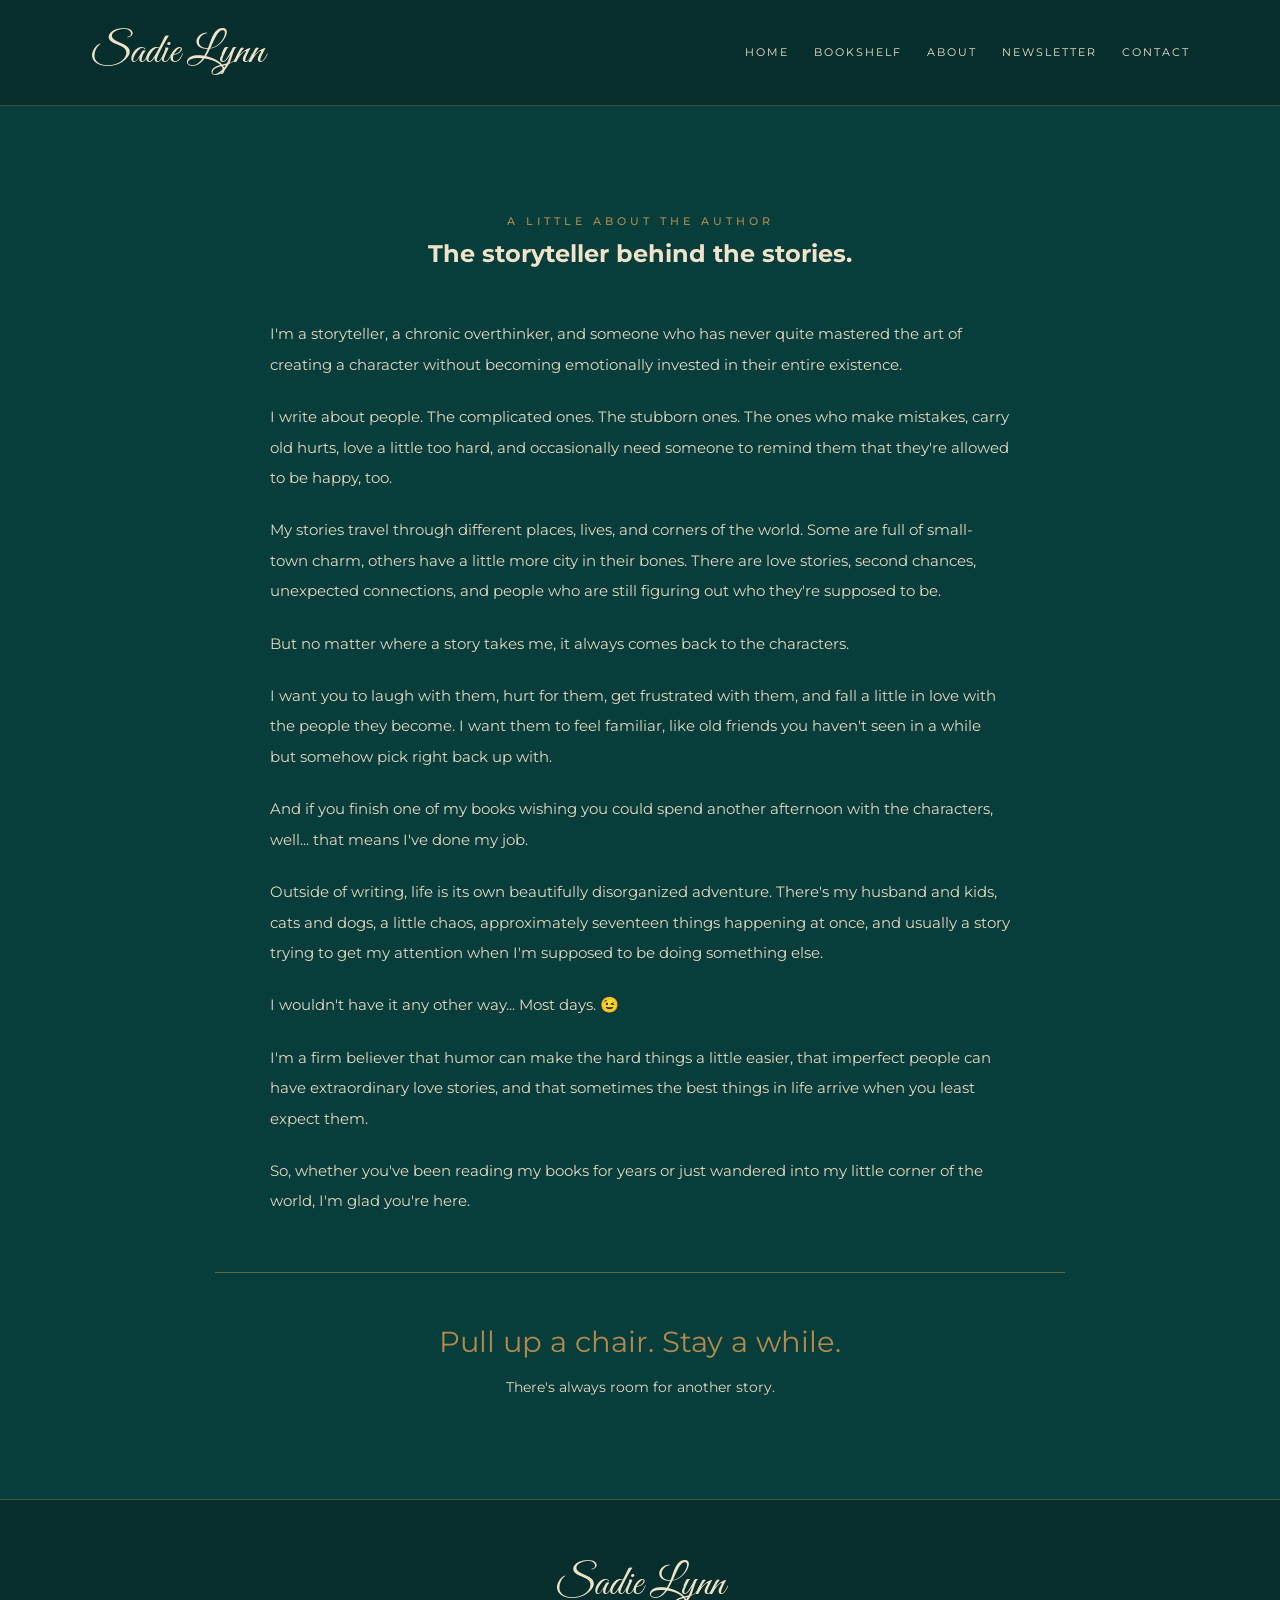
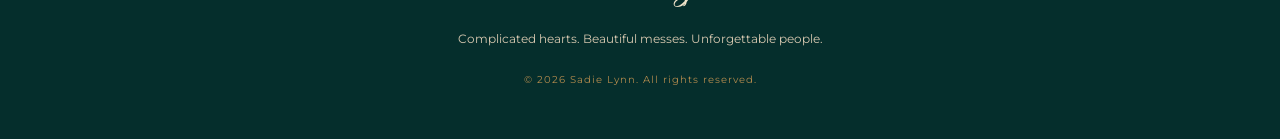
==== about.html @ eeb50843 "Create about.html" ====
<!DOCTYPE html>
<html lang="en">
<head>
    <meta charset="UTF-8">
    <meta name="viewport" content="width=device-width, initial-scale=1.0">
    <meta name="description" content="Get to know Sadie Lynn, romance author and storyteller of complicated hearts, beautiful messes, and unforgettable people.">
    <title>About Sadie Lynn | Romance Author</title>

    <link rel="preconnect" href="https://fonts.googleapis.com">
    <link rel="preconnect" href="https://fonts.gstatic.com" crossorigin>
    <link href="https://fonts.googleapis.com/css2?family=Cormorant+Garamond:wght@400;500;600;700&family=Montserrat:wght@300;400;500;600&family=Great+Vibes&display=swap" rel="stylesheet">

    <link rel="stylesheet" href="style.css">
</head>
<body>

<header class="site-header">
    <a href="index.html" class="logo">Sadie Lynn</a>

    <nav class="main-nav" aria-label="Main navigation">
        <a href="index.html">Home</a>
        <a href="books.html">Bookshelf</a>
        <a href="about.html">About</a>
        <a href="newsletter.html">Newsletter</a>
        <a href="contact.html">Contact</a>
    </nav>
</header>

<main>

<section class="about-section" id="about">
    <div class="about-content">

        <span class="eyebrow">A LITTLE ABOUT THE AUTHOR</span>

        <h2 class="about-heading">The storyteller behind the stories.</h2>

        <div class="about-text">
            <p>I'm a storyteller, a chronic overthinker, and someone who has never quite mastered the art of creating a character without becoming emotionally invested in their entire existence.</p>

            <p>I write about people. The complicated ones. The stubborn ones. The ones who make mistakes, carry old hurts, love a little too hard, and occasionally need someone to remind them that they're allowed to be happy, too.</p>

            <p>My stories travel through different places, lives, and corners of the world. Some are full of small-town charm, others have a little more city in their bones. There are love stories, second chances, unexpected connections, and people who are still figuring out who they're supposed to be.</p>

            <p>But no matter where a story takes me, it always comes back to the characters.</p>

            <p>I want you to laugh with them, hurt for them, get frustrated with them, and fall a little in love with the people they become. I want them to feel familiar, like old friends you haven't seen in a while but somehow pick right back up with.</p>

            <p>And if you finish one of my books wishing you could spend another afternoon with the characters, well... that means I've done my job.</p>

            <p>Outside of writing, life is its own beautifully disorganized adventure. There's my husband and kids, cats and dogs, a little chaos, approximately seventeen things happening at once, and usually a story trying to get my attention when I'm supposed to be doing something else.</p>

            <p>I wouldn't have it any other way... Most days. 😉</p>

            <p>I'm a firm believer that humor can make the hard things a little easier, that imperfect people can have extraordinary love stories, and that sometimes the best things in life arrive when you least expect them.</p>

            <p>So, whether you've been reading my books for years or just wandered into my little corner of the world, I'm glad you're here.</p>
        </div>

        <div class="about-closing">
            <span>Pull up a chair. Stay a while.</span>
            <p>There's always room for another story.</p>
        </div>

    </div>
</section>

</main>

<footer class="site-footer">
    <a href="index.html" class="footer-logo">Sadie Lynn</a>
    <p>Complicated hearts. Beautiful messes. Unforgettable people.</p>
    <p class="copyright">&copy; <span id="year"></span> Sadie Lynn. All rights reserved.</p>
</footer>

<script src="script.js"></script>

</body>
</html>
---- style.css ----
/* =========================================
   SADIE LYNN — AUTHOR WEBSITE
   Cozy, moody, bookish, and a little boho.
========================================= */

:root {
    --teal: #073D3A;
    --teal-dark: #052E2C;
    --teal-light: #174F49;
    --rust: #A94727;
    --ivory: #F0E3CA;
    --cream: #F7F0E4;
    --gold: #B28A4D;
    --chocolate: #75483B;
    --rose: #B87978;
    --ink: #342C27;
    --muted: #75665A;
}

* {
    box-sizing: border-box;
    margin: 0;
    padding: 0;
}

html {
    scroll-behavior: smooth;
    scroll-padding-top: 30px;
}

body {
    background: var(--cream);
    color: var(--ink);
    font-family: 'Montserrat', sans-serif;
    line-height: 1.7;
}

a {
    color: inherit;
    text-decoration: none;
}

/* NAVIGATION */

.site-header {
    min-height: 92px;
    padding: 16px 7%;
    background: var(--teal-dark);
    display: flex;
    align-items: center;
    justify-content: space-between;
    gap: 30px;
    position: relative;
    z-index: 2;
    border-bottom: 1px solid rgba(178, 138, 77, 0.35);
}

.logo,
.footer-logo {
    font-family: 'Great Vibes', cursive;
    font-size: 2.7rem;
    font-weight: 400;
    color: var(--ivory);
    white-space: nowrap;
}

.main-nav {
    display: flex;
    align-items: center;
    justify-content: flex-end;
    flex-wrap: wrap;
    gap: 25px;
}

.main-nav a {
    color: var(--ivory);
    font-size: 0.69rem;
    letter-spacing: 2px;
    text-transform: uppercase;
    transition: color 0.3s ease;
}

.main-nav a:hover {
    color: var(--gold);
}

/* HERO */

.hero {
    min-height: 700px;
    background-color: var(--teal);
    background-image:
        radial-gradient(
            ellipse at 25% 55%,
            rgba(30, 91, 82, 0.65),
            transparent 65%
        ),
        linear-gradient(
            115deg,
            rgba(4, 39, 37, 0.97),
            rgba(7, 61, 58, 0.92)
        ),
        url("https://www.transparenttextures.com/patterns/dark-matter.png");
    color: var(--ivory);
    display: grid;
    grid-template-columns: 1fr 0.95fr;
    align-items: center;
    padding: 75px 7%;
    gap: 55px;
    position: relative;
    overflow: hidden;
}

.hero-content {
    text-align: center;
    max-width: 610px;
    margin: 0 auto;
}

.author-label,
.eyebrow {
    color: var(--gold);
    font-size: 0.7rem;
    letter-spacing: 4px;
    font-weight: 500;
    text-transform: uppercase;
}

.hero-logo {
    font-family: 'Great Vibes', cursive;
    font-size: clamp(4.5rem, 8vw, 7.4rem);
    font-weight: 400;
    line-height: 1.2;
    margin: 18px 0 0;
    color: var(--ivory);
    text-shadow: 0 3px 18px rgba(0, 0, 0, 0.18);
}

.hero-subtitle {
    font-size: 0.85rem;
    letter-spacing: 8px;
    margin-top: 4px;
    color: var(--gold);
}

.ornament {
    color: var(--gold);
    font-size: 0.9rem;
    margin: 28px 0;
    letter-spacing: 2px;
}

.hero-content h2 {
    font-family: 'Cormorant Garamond', serif;
    font-size: clamp(2.2rem, 3.8vw, 3.3rem);
    font-weight: 500;
    line-height: 1.12;
    margin-bottom: 20px;
}

.hero-description {
    color: #E6D8C1;
    max-width: 440px;
    margin: 0 auto;
    font-size: 0.9rem;
}

.hero-buttons {
    display: flex;
    justify-content: center;
    flex-wrap: wrap;
    gap: 14px;
    margin-top: 32px;
}

.button {
    display: inline-block;
    padding: 14px 24px;
    font-size: 0.68rem;
    letter-spacing: 1.7px;
    text-transform: uppercase;
    transition: all 0.3s ease;
}

.button-primary {
    background: var(--rust);
    color: white;
    border: 1px solid var(--rust);
}

.button-primary:hover {
    background: var(--gold);
    border-color: var(--gold);
    color: var(--teal-dark);
    transform: translateY(-2px);
}

.button-secondary {
    border: 1px solid var(--gold);
    color: var(--ivory);
}

.button-secondary:hover {
    background: var(--gold);
    color: var(--teal-dark);
    transform: translateY(-2px);
}

/* READING NOOK IMAGE */

.hero-image {
    min-height: 520px;
    width: 100%;
    background-image:
        linear-gradient(
            rgba(5, 30, 28, 0.04),
            rgba(5, 30, 28, 0.12)
        ),
        url("sadie-reading-nook.jpg");
    background-size: cover;
    background-position: center;
    border: 8px solid rgba(178, 138, 77, 0.55);
    outline: 1px solid rgba(240, 227, 202, 0.35);
    outline-offset: -17px;
    box-shadow:
        0 18px 45px rgba(0, 0, 0, 0.35),
        0 0 30px rgba(0, 0, 0, 0.12);
    position: relative;
}

/* WELCOME SECTION */

.welcome-section {
    padding: 105px 8% 115px;
    background-color: var(--cream);
    background-image:
        url("https://www.transparenttextures.com/patterns/cream-paper.png");
    text-align: center;
    position: relative;
}

.welcome-section::before {
    content: "";
    position: absolute;
    top: -17px;
    left: 0;
    width: 100%;
    height: 18px;
    background: var(--cream);
    clip-path: polygon(
        0 0, 5% 35%, 10% 0, 15% 45%, 20% 5%,
        25% 50%, 30% 0, 35% 40%, 40% 0, 45% 50%,
        50% 0, 55% 40%, 60% 0, 65% 50%, 70% 0,
        75% 40%, 80% 0, 85% 45%, 90% 0, 95% 40%,
        100% 0, 100% 100%, 0 100%
    );
}

.section-heading {
    max-width: 700px;
    margin: 0 auto 65px;
}

.section-heading h2,
.bookshelf-section h2,
.extras-section h2,
.contact-section h2 {
    font-family: 'Cormorant Garamond', serif;
    font-size: clamp(2.3rem, 4vw, 3.3rem);
    font-weight: 500;
    color: var(--teal);
    margin: 12px 0;
}

.section-heading p {
    color: var(--muted);
    font-size: 0.9rem;
}

/* FEATURE CARDS */

.feature-grid {
    display: grid;
    grid-template-columns: repeat(3, 1fr);
    gap: 45px;
    max-width: 1100px;
    margin: 0 auto;
}

.feature-card {
    padding: 38px 25px;
    border-top: 1px solid rgba(178, 138, 77, 0.65);
    border-bottom: 1px solid rgba(178, 138, 77, 0.65);
    position: relative;
}

.feature-card::before,
.feature-card::after {
    content: "✧";
    position: absolute;
    color: var(--gold);
    font-size: 0.85rem;
}

.feature-card::before {
    top: -12px;
    left: 50%;
    transform: translateX(-50%);
    background: var(--cream);
    padding: 0 10px;
}

.feature-icon {
    font-family: 'Cormorant Garamond', serif;
    font-size: 2.7rem;
    color: var(--rust);
    margin-bottom: 10px;
}

.feature-card h3 {
    font-family: 'Cormorant Garamond', serif;
    color: var(--teal);
    font-size: 1.9rem;
    font-weight: 600;
}

.feature-card p {
    font-size: 0.83rem;
    color: var(--muted);
    margin: 12px 0 20px;
}

.feature-card a {
    color: var(--rust);
    font-size: 0.7rem;
    font-weight: 600;
    letter-spacing: 1.5px;
    text-transform: uppercase;
}

.feature-card a:hover {
    color: var(--gold);
}

/* NEWSLETTER — BETWEEN THE PAGES */

.newsletter-section {
    padding: 100px 8%;
    background-color: var(--teal-dark);
    background-image:
        linear-gradient(
            rgba(5, 46, 44, 0.94),
            rgba(5, 46, 44, 0.94)
        ),
        url("https://www.transparenttextures.com/patterns/dark-matter.png");
    color: var(--ivory);
    text-align: center;
    border-top: 1px solid rgba(178, 138, 77, 0.4);
    border-bottom: 1px solid rgba(178, 138, 77, 0.4);
}

.newsletter-content {
    max-width: 780px;
    margin: 0 auto;
}

.newsletter-content h2 {
    font-family: 'Cormorant Garamond', serif;
    font-size: clamp(3rem, 5vw, 4.2rem);
    font-weight: 500;
    color: var(--ivory);
    margin: 15px 0;
}

.newsletter-content h3 {
    font-family: 'Cormorant Garamond', serif;
    font-size: clamp(1.4rem, 2.5vw, 1.9rem);
    font-weight: 500;
    color: var(--gold);
    margin-bottom: 25px;
}

.newsletter-content p {
    color: #E6D8C1;
    font-size: 0.9rem;
    line-height: 2;
    margin: 18px 0;
}

.newsletter-content .newsletter-intro {
    font-family: 'Cormorant Garamond', serif;
    font-size: 1.35rem;
    color: var(--ivory);
}

.newsletter-content .newsletter-note {
    font-style: italic;
    color: var(--gold);
    margin-top: 28px;
}

.newsletter-signoff {
    margin-top: 40px;
    padding-top: 30px;
    border-top: 1px solid rgba(178, 138, 77, 0.45);
}

.newsletter-signoff span {
    font-family: 'Great Vibes', cursive;
    font-size: 3rem;
    color: var(--ivory);
}

.newsletter-signoff p {
    color: var(--gold);
    margin-top: 5px;
}

/* BOOKSHELF */

.bookshelf-section {
    padding: 105px 8%;
    text-align: center;
    background:
        linear-gradient(rgba(232, 216, 189, 0.94), rgba(232, 216, 189, 0.94)),
        url("https://www.transparenttextures.com/patterns/cream-paper.png");
}

.bookshelf-section > p,
.extras-section p,
.contact-section p {
    color: var(--muted);
    font-size: 0.9rem;
}

.featured-book {
    max-width: 850px;
    margin: 50px auto 0;
    padding: 35px;
    display: grid;
    grid-template-columns: 260px 1fr;
    align-items: center;
    gap: 45px;
    background: var(--cream);
    border: 1px solid rgba(178, 138, 77, 0.5);
    box-shadow: 0 12px 30px rgba(52, 44, 39, 0.12);
    text-align: left;
}

.featured-book-cover img {
    display: block;
    width: 100%;
    max-width: 260px;
    height: auto;
    box-shadow: 5px 8px 18px rgba(0, 0, 0, 0.25);
}

.featured-book-details h3 {
    font-family: 'Cormorant Garamond', serif;
    font-size: 2.6rem;
    color: var(--teal);
    line-height: 1.1;
    margin: 12px 0;
}

.featured-book-details p {
    color: var(--muted);
    margin: 15px 0;
    font-size: 0.9rem;
}

.book-author {
    font-style: italic;
}

.book-status {
    display: inline-block;
    margin-top: 15px;
    padding: 9px 18px;
    border: 1px solid var(--gold);
    color: var(--rust);
    font-size: 0.7rem;
    letter-spacing: 2px;
    text-transform: uppercase;
}
/* BOOKSHELF DETAILS */
.book-heat {
    color: var(--rust);
    font-family: 'Montserrat', sans-serif;
    font-size: 0.75rem;
    font-weight: 600;
    letter-spacing: 1.5px;
    text-transform: uppercase;
    margin: 18px 0;
}

.book-cover-placeholder {
    width: 100%;
    max-width: 260px;
    aspect-ratio: 2 / 3;
    display: flex;
    align-items: center;
    justify-content: center;
    padding: 20px;
    box-sizing: border-box;
    background: var(--teal-dark);
    border: 2px solid var(--gold);
    color: var(--ivory);
    font-family: 'Cormorant Garamond', serif;
    font-size: 1.5rem;
    text-align: center;
    box-shadow: 0 8px 20px rgba(0, 0, 0, 0.18);
}

.bookshelf-note {
    max-width: 850px;
    margin: 50px auto 0;
    padding: 25px 35px;
    border-top: 1px solid var(--gold);
    border-bottom: 1px solid var(--gold);
    text-align: center;
    color: var(--muted);
    font-family: 'Cormorant Garamond', serif;
    font-size: 1.25rem;
    line-height: 1.8;
}

@media (max-width: 650px) {
    .featured-book {
        grid-template-columns: 1fr;
        text-align: center;
        justify-items: center;
        padding: 25px;
        gap: 25px;
    }

    .featured-book-cover img {
        max-width: 220px;
    }
}

/* ABOUT SADIE */

.about-section {
    padding: 100px 8%;
    background-color: var(--teal);
    background-image:
        linear-gradient(rgba(7, 61, 58, 0.94), rgba(7, 61, 58, 0.94)),
        url("https://www.transparenttextures.com/patterns/dark-matter.png");
    color: var(--ivory);
    text-align: center;
}

.about-content {
    max-width: 850px;
    margin: 0 auto;
}

.about-heading {
    margin-bottom: 45px;
}

.about-heading h2 {
    font-family: 'Great Vibes', cursive;
    font-size: clamp(3.5rem, 7vw, 5.5rem);
    font-weight: 400;
    color: var(--ivory);
    margin: 15px 0;
}

.about-ornament {
    color: var(--gold);
    letter-spacing: 3px;
    margin-top: 20px;
}

.about-text {
    max-width: 740px;
    margin: 0 auto;
    text-align: left;
}

.about-text p {
    color: #E6D8C1;
    font-size: 0.95rem;
    line-height: 2;
    margin-bottom: 22px;
}

.about-closing {
    margin-top: 55px;
    padding-top: 30px;
    border-top: 1px solid rgba(178, 138, 77, 0.55);
}

.about-closing h3 {
    font-family: 'Cormorant Garamond', serif;
    font-size: 2rem;
    font-weight: 500;
    color: var(--ivory);
}

.about-closing p {
    color: #E6D8C1;
    font-size: 0.9rem;
    margin-top: 8px;
}

.about-closing span {
    display: block;
    color: var(--gold);
    font-size: 1.8rem;
    margin-top: 15px;
}

/* EXTRAS AND CONTACT */

.extras-section,
.contact-section {
    padding: 95px 8%;
    text-align: center;
}

.extras-section {
    background: var(--ivory);
}

.contact-section {
    background:
        radial-gradient(
            ellipse at center,
            var(--teal-light),
            var(--teal-dark)
        );
}

.contact-section h2 {
    color: var(--ivory);
}

.contact-section p {
    color: #E6D8C1;
}

/* FOOTER */

.site-footer {
    padding: 50px 20px;
    text-align: center;
    background: var(--teal-dark);
    color: var(--ivory);
    border-top: 1px solid rgba(178, 138, 77, 0.4);
}

.footer-logo {
    font-size: 2.6rem;
}

.site-footer p {
    font-size: 0.75rem;
    margin-top: 8px;
    color: #D8C9B1;
}

.site-footer .copyright {
    margin-top: 22px;
    color: var(--gold);
    font-size: 0.65rem;
    letter-spacing: 1px;
}

/* ACCESSIBILITY */

a:focus-visible {
    outline: 2px solid var(--gold);
    outline-offset: 4px;
}

/* TABLET AND MOBILE */

@media (max-width: 850px) {
    .site-header {
        flex-direction: column;
        padding: 20px;
        gap: 12px;
    }

    .main-nav {
        justify-content: center;
        gap: 15px;
    }

    .main-nav a {
        font-size: 0.65rem;
    }

    .hero {
        grid-template-columns: 1fr;
        padding: 65px 7%;
        gap: 45px;
    }

    .hero-content {
        max-width: 650px;
    }

    .hero-image {
        min-height: 430px;
        max-width: 650px;
        margin: 0 auto;
    }

    .feature-grid {
        grid-template-columns: 1fr;
        gap: 30px;
        max-width: 550px;
    }
}

@media (max-width: 480px) {
    .logo {
        font-size: 2.4rem;
    }

    .main-nav {
        gap: 12px;
    }

    .main-nav a {
        font-size: 0.58rem;
        letter-spacing: 1px;
    }

    .hero {
        padding: 55px 6%;
    }

    .hero-logo {
        font-size: 4.4rem;
    }

    .hero-content h2 {
        font-size: 2.25rem;
    }

    .author-label {
        letter-spacing: 2.5px;
    }

    .hero-image {
        min-height: 320px;
        border-width: 5px;
    }

    .hero-buttons {
        flex-direction: column;
        align-items: center;
    }

    .button {
        width: 100%;
        max-width: 280px;
    }

    .welcome-section,
   .newsletter-section,
    .bookshelf-section,
    .extras-section,
    .contact-section {
        padding: 70px 7%;
    }
    .book-cover-placeholder {
    max-width: 220px;
    margin: 0 auto;
    }

.bookshelf-note {
    padding: 20px 10px;
    }
}
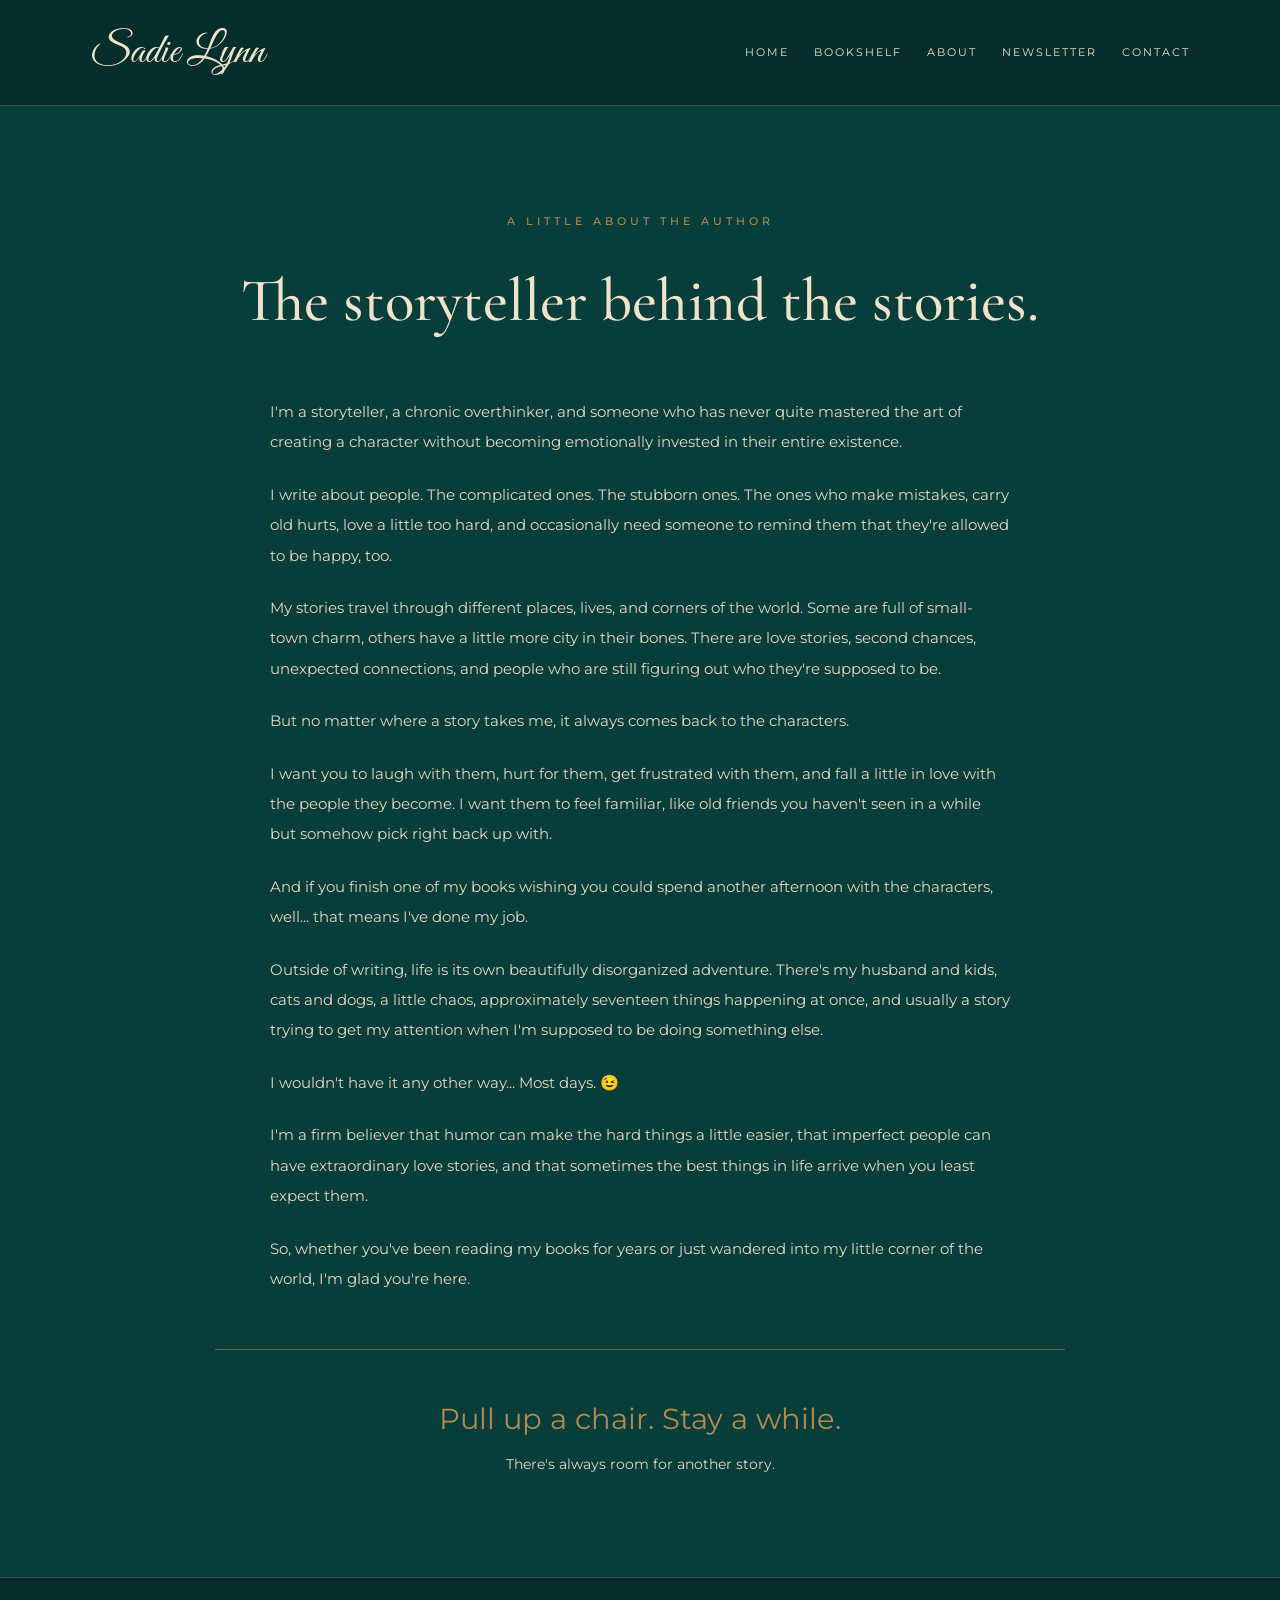
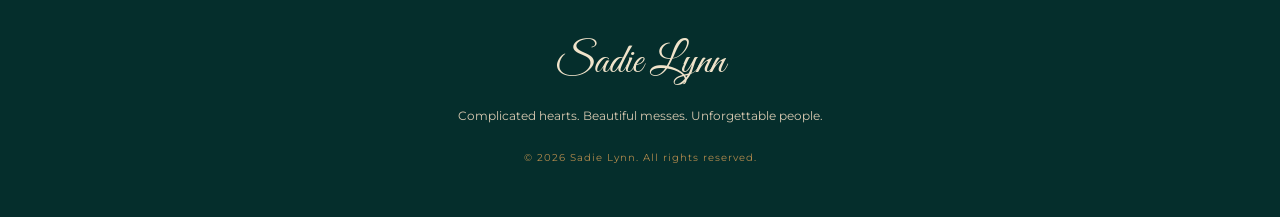
==== commit dca41299: "Update about.html SEO" ====
--- a/about.html
+++ b/about.html
@@ -5,7 +5,13 @@
     <meta charset="UTF-8">
     <meta name="viewport" content="width=device-width, initial-scale=1.0">
     <meta name="description" content="Get to know Sadie Lynn, romance author and storyteller of complicated hearts, beautiful messes, and unforgettable people.">
-    <title>About Sadie Lynn | Romance Author</title>
+
+<meta property="og:title" content="About Sadie Lynn | Romance Author">
+<meta property="og:description" content="Meet the storyteller behind the stories of complicated hearts, beautiful messes, and unforgettable people.">
+<meta property="og:type" content="website">
+<meta property="og:url" content="https://sadielynnwrites.com/about.html">
+
+<title>About Sadie Lynn | Romance Author</title>
 
     <link rel="preconnect" href="https://fonts.googleapis.com">
     <link rel="preconnect" href="https://fonts.gstatic.com" crossorigin>
--- a/style.css
+++ b/style.css
@@ -343,6 +343,127 @@
     color: var(--gold);
 }
 
+
+/* HOMEPAGE FEATURE CARDS */
+
+.home-feature-grid {
+    grid-template-columns: repeat(2, 1fr);
+    max-width: 900px;
+    gap: 35px;
+}
+
+.home-feature-grid .feature-card {
+    background: rgba(255, 255, 255, 0.25);
+    padding: 35px 30px;
+}
+
+/* FEATURED BOOK PREVIEW */
+
+.home-book-preview {
+    padding: 100px 8%;
+    background:
+        linear-gradient(
+            rgba(232, 216, 189, 0.94),
+            rgba(232, 216, 189, 0.94)
+        ),
+        url("https://www.transparenttextures.com/patterns/cream-paper.png");
+    text-align: center;
+}
+
+.home-book-content {
+    max-width: 950px;
+    margin: 0 auto;
+}
+
+.home-book-content h2 {
+    font-family: 'Cormorant Garamond', serif;
+    font-size: clamp(2.5rem, 4vw, 3.5rem);
+    font-weight: 500;
+    color: var(--teal);
+    margin: 12px 0 45px;
+}
+
+.home-book-details {
+    display: grid;
+    grid-template-columns: 220px 1fr;
+    align-items: center;
+    gap: 50px;
+    max-width: 800px;
+    margin: 0 auto;
+    padding: 35px;
+    background: var(--cream);
+    border: 1px solid rgba(178, 138, 77, 0.55);
+    box-shadow: 0 12px 30px rgba(52, 44, 39, 0.12);
+    text-align: left;
+}
+
+.home-book-details img {
+    display: block;
+    width: 100%;
+    max-width: 220px;
+    height: auto;
+    box-shadow: 5px 8px 18px rgba(0, 0, 0, 0.25);
+}
+
+.home-book-details h3 {
+    font-family: 'Cormorant Garamond', serif;
+    font-size: 2.4rem;
+    line-height: 1.1;
+    color: var(--teal);
+    margin: 12px 0;
+}
+
+.home-book-details p {
+    color: var(--muted);
+    font-size: 0.9rem;
+    margin: 15px 0 25px;
+    line-height: 1.8;
+}
+
+/* HOMEPAGE MOBILE LAYOUT */
+
+@media (max-width: 650px) {
+
+    .home-feature-grid {
+        grid-template-columns: 1fr;
+        gap: 25px;
+    }
+
+    .home-book-preview {
+        padding: 70px 6%;
+        overflow: hidden;
+    }
+
+    .home-book-details {
+        display: flex;
+        flex-direction: column;
+        align-items: center;
+        width: 100%;
+        max-width: 100%;
+        min-width: 0;
+        padding: 25px 18px;
+        gap: 25px;
+        text-align: center;
+    }
+
+    .home-book-details img {
+        display: block;
+        width: 100%;
+        max-width: 190px;
+        height: auto;
+        margin: 0 auto;
+    }
+
+    .home-book-details > div {
+        width: 100%;
+        min-width: 0;
+    }
+
+    .home-book-details h3 {
+        font-size: 2rem;
+    }
+}
+
 /* NEWSLETTER — BETWEEN THE PAGES */
 
 .newsletter-section {
@@ -561,12 +682,12 @@
     margin-bottom: 45px;
 }
 
-.about-heading h2 {
-    font-family: 'Great Vibes', cursive;
-    font-size: clamp(3.5rem, 7vw, 5.5rem);
-    font-weight: 400;
-    color: var(--ivory);
-    margin: 15px 0;
+.about-heading {
+    font-family: 'Cormorant Garamond', serif;
+    font-size: clamp(2.5rem, 5vw, 3.8rem);
+    font-weight: 500;
+    color: var(--ivory);
+    margin: 15px 0 45px;
 }
 
 .about-ornament {
@@ -643,6 +764,113 @@
     color: #E6D8C1;
 }
 
+
+/* CONTACT PAGE CONTENT */
+
+.contact-content {
+    max-width: 760px;
+    margin: 0 auto;
+}
+
+.contact-content h2 {
+    font-family: 'Cormorant Garamond', serif;
+    font-size: clamp(2.5rem, 5vw, 3.8rem);
+    font-weight: 500;
+    color: var(--ivory);
+    margin: 15px 0 20px;
+}
+
+.contact-content > p {
+    max-width: 650px;
+    margin: 15px auto;
+    line-height: 1.9;
+}
+
+/* CONTACT FORM */
+
+.contact-form {
+    max-width: 650px;
+    margin: 45px auto 0;
+    padding: 40px;
+    background: rgba(247, 240, 228, 0.97);
+    border: 1px solid var(--gold);
+    box-shadow: 0 12px 30px rgba(0, 0, 0, 0.2);
+    text-align: left;
+}
+
+.form-field {
+    margin-bottom: 24px;
+}
+
+.form-field label {
+    display: block;
+    margin-bottom: 8px;
+    color: var(--teal);
+    font-size: 0.72rem;
+    font-weight: 600;
+    letter-spacing: 1.5px;
+    text-transform: uppercase;
+}
+
+.form-field input,
+.form-field textarea {
+    display: block;
+    width: 100%;
+    padding: 14px 15px;
+    border: 1px solid rgba(178, 138, 77, 0.65);
+    border-radius: 0;
+    background: var(--cream);
+    color: var(--ink);
+    font-family: 'Montserrat', sans-serif;
+    font-size: 0.85rem;
+    line-height: 1.6;
+    outline: none;
+    transition: border-color 0.3s ease, box-shadow 0.3s ease;
+}
+
+.form-field textarea {
+    resize: vertical;
+    min-height: 160px;
+}
+
+.form-field input:focus,
+.form-field textarea:focus {
+    border-color: var(--teal);
+    box-shadow: 0 0 0 2px rgba(7, 61, 58, 0.12);
+}
+
+.form-field input::placeholder,
+.form-field textarea::placeholder {
+    color: #9A8B7C;
+}
+
+.contact-submit {
+    display: inline-block;
+    padding: 15px 30px;
+    background: var(--rust);
+    border: 1px solid var(--rust);
+    color: white;
+    font-family: 'Montserrat', sans-serif;
+    font-size: 0.7rem;
+    font-weight: 500;
+    letter-spacing: 1.7px;
+    text-transform: uppercase;
+    cursor: pointer;
+    transition: all 0.3s ease;
+}
+
+.contact-submit:hover {
+    background: var(--gold);
+    border-color: var(--gold);
+    color: var(--teal-dark);
+    transform: translateY(-2px);
+}
+
+.contact-submit:focus-visible {
+    outline: 2px solid var(--gold);
+    outline-offset: 4px;
+}
+
 /* FOOTER */
 
 .site-footer {
@@ -711,11 +939,11 @@
         margin: 0 auto;
     }
 
-    .feature-grid {
-        grid-template-columns: 1fr;
-        gap: 30px;
-        max-width: 550px;
-    }
+    .feature-grid:not(.home-feature-grid) {
+    grid-template-columns: 1fr;
+    gap: 30px;
+    max-width: 550px;
+}
 }
 
 @media (max-width: 480px) {
@@ -778,4 +1006,14 @@
 .bookshelf-note {
     padding: 20px 10px;
     }
-}+    
+        .contact-form {
+        padding: 25px 18px;
+        margin-top: 35px;
+    }
+
+    .contact-submit {
+        width: 100%;
+        text-align: center;
+    }
+}
